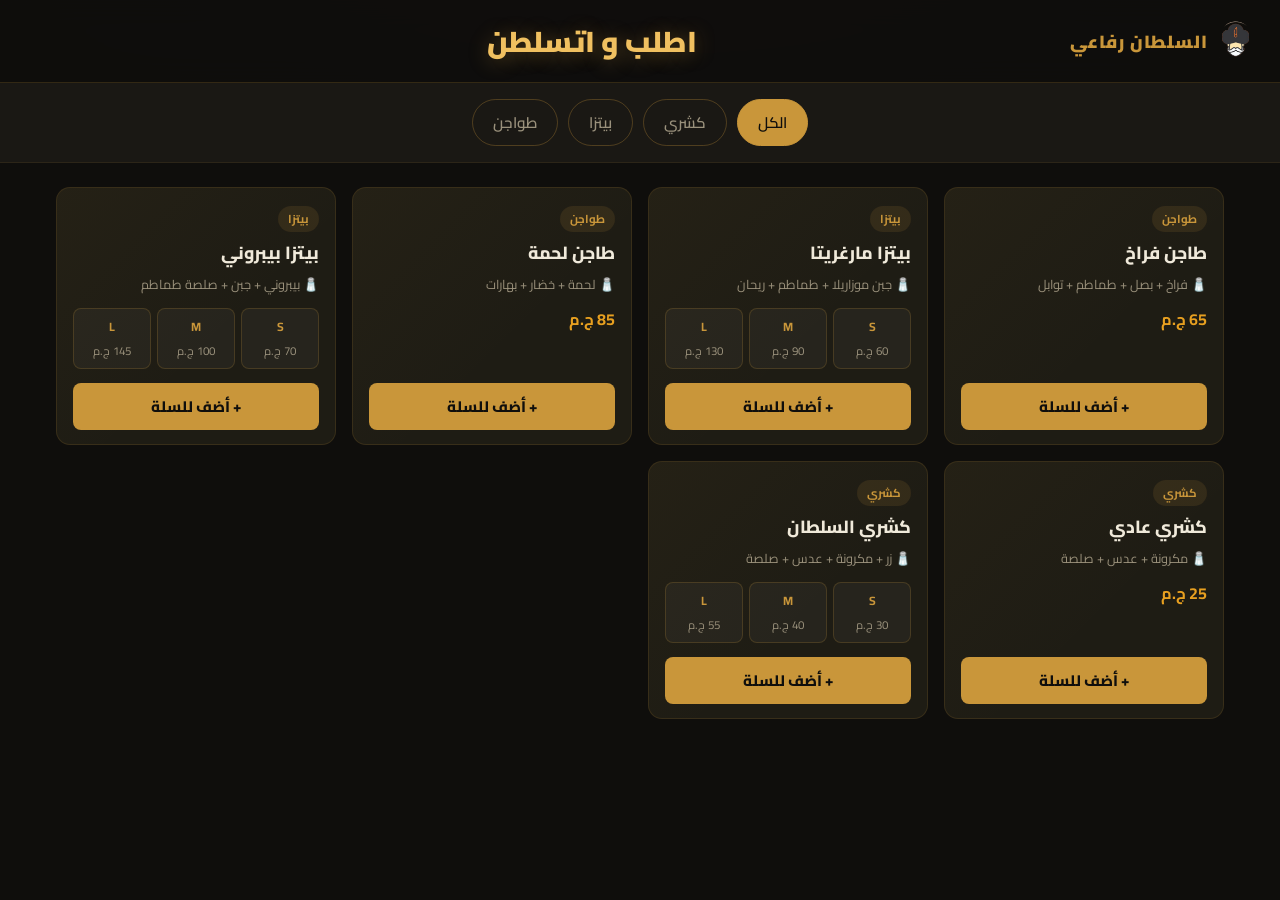
==== ord/ord.html @ ed78fc22 "first commit" ====
<!DOCTYPE html>
<html lang="ar" dir="rtl">
<head>
    <meta charset="UTF-8">
    <meta name="viewport" content="width=device-width, initial-scale=1.0">
    <title>أطلب | Order</title>
    <meta name="description" content="موقع مطعم السلطان رفاعي العالمي">
    <link rel="stylesheet" href="ord.css">
    <link rel="icon" href="../img/logo.png" type="image/png">
    <meta name="keywords" content="Egyptian restaurant, Koshary, Oriental pizza, Traditional food, Cairo restaurant, Ain Shams, كشري, بيتزا, مطعم, عين شمس">
    <link rel="preconnect" href="https://fonts.googleapis.com">
<link rel="preconnect" href="https://fonts.gstatic.com" crossorigin>
<link href="https://fonts.googleapis.com/css2?family=Akronim&family=Alkalami&family=Amiri+Quran&family=Amiri:ital,wght@0,400;0,700;1,400;1,700&family=Architects+Daughter&family=Aref+Ruqaa+Ink:wght@400;700&family=Aref+Ruqaa:wght@400;700&family=Badeen+Display&family=Baskervville:ital,wght@0,400..700;1,400..700&family=Bodoni+Moda+SC:ital,opsz,wght@0,6..96,400..900;1,6..96,400..900&family=Bytesized&family=Cairo+Play:wght@200..1000&family=Cairo:wght@200..1000&family=Cascadia+Mono:ital,wght@0,200..700;1,200..700&family=Changa:wght@200..800&family=Coral+Pixels&family=Corinthia:wght@400;700&family=Creepster&family=Danfo&family=Edu+AU+VIC+WA+NT+Dots:wght@400..700&family=Fascinate+Inline&family=Fruktur:ital@0;1&family=Fustat:wght@200..800&family=Handjet:wght,ELSH@100..900,2&family=Jersey+25+Charted&family=Kanit:ital,wght@0,100;0,200;0,300;0,400;0,500;0,600;0,700;0,800;0,900;1,100;1,200;1,300;1,400;1,500;1,600;1,700;1,800;1,900&family=Kavivanar&family=LINE+Seed+JP&family=Lalezar&family=Lateef:wght@200;300;400;500;600;700;800&family=Libertinus+Keyboard&family=Libre+Barcode+39+Extended&family=Mada:wght@200..900&family=Marhey:wght@300..700&family=Mirza:wght@400;500;600;700&family=Moirai+One&family=Nabla&family=Noto+Serif+Khitan+Small+Script&family=Oi&family=Oswald:wght@200..700&family=Palette+Mosaic&family=Playwrite+CU+Guides&family=Playwrite+NZ+Basic+Guides&family=Playwrite+NZ+Basic:wght@100..400&family=Qahiri&family=Rakkas&family=Reem+Kufi+Fun:wght@400..700&family=Reem+Kufi+Ink&family=Reem+Kufi:wght@400..700&family=Roboto:ital,wght@0,100..900;1,100..900&family=Rubik+80s+Fade&family=Rubik+Broken+Fax&family=Rubik+Moonrocks&family=Rubik+Wet+Paint&family=Rubik:ital,wght@0,300..900;1,300..900&family=Ruge+Boogie&family=Ruwudu:wght@400;500;600;700&family=SN+Pro:ital,wght@0,200..900;1,200..900&family=Scheherazade+New:wght@400;500;600;700&family=Stalinist+One&family=Tajawal:wght@200;300;400;500;700;800;900&family=Trade+Winds&family=Train+One&family=Vibes&family=Zilla+Slab+Highlight:wght@400;700&display=swap" rel="stylesheet">
</head>
<body>

  <!-- HEADER -->
  <header class="site-header">
    <div class="logo">
        <img src="../img/logo.png" alt="logo" class="logo-icon" />
      <span class="logo-text">السلطان رفاعي</span>
    </div>
    <h1 class="site-title">اطلب و اتسلطن</h1>
    <div class="header-spacer"></div>
  </header>

  <!-- CATEGORIES -->
  <nav class="categories-nav" id="categoriesNav"></nav>

  <!-- PRODUCTS GRID -->
  <main class="products-section">
    <div class="products-grid" id="productsGrid"></div>
  </main>

  <!-- FLOATING CART BUTTON -->
  <div class="cart-float" id="cartFloat" style="display:none;" onclick="openCart()">
    <span class="cart-float-icon">⨀</span>
    <span class="cart-float-label">خلاص خلصت</span>
    <span class="cart-float-count" id="cartCount">0</span>
  </div>

  <!-- CART MODAL -->
  <div class="modal-overlay" id="cartModal" style="display:none;">
    <div class="modal-box">
      <button class="modal-close" onclick="closeCart()">✕</button>
      <h2 class="modal-title">طلبك</h2>

      <div class="cart-items" id="cartItems"></div>

      <div class="form-section">
        <input class="form-input" type="text" id="clientName" placeholder="اسمك" />
        <input class="form-input" type="text" id="clientAddress" placeholder="عنوانك" />
        <div class="payment-row">
          <span class="payment-label">طريقة الدفع:</span>
          <label class="pay-opt"><input type="radio" name="payment" value="نقدي" checked /> نقدي</label>
          <label class="pay-opt"><input type="radio" name="payment" value="فيزا" /> فيزا</label>
          <label class="pay-opt"><input type="radio" name="payment" value="محفظة إلكترونية" /> محفظة إلكترونية</label>
        </div>
      </div>

      <button class="confirm-btn" onclick="confirmOrder()">اكمل</button>
    </div>
  </div>

  <script src="ord.js"></script>
</body>
</html>
---- ord/ord.css ----
/* ===== VARIABLES ===== */
:root {
  --gold:      #c9963a;
  --gold-light:#f0c060;
  --dark:      #0f0e0c;
  --dark2:     #1a1814;
  --dark3:     #252218;
  --card-bg:   #1e1c14;
  --text:      #f0eadb;
  --text-muted:#9a917c;
  --accent:    #e8a020;
  --red:       #d64040;
  --radius:    14px;
  --shadow:    0 8px 32px rgba(0,0,0,0.5);
}

/* ===== RESET ===== */
*, *::before, *::after { box-sizing: border-box; margin: 0; padding: 0; }
html { scroll-behavior: smooth; }
body {
  font-family: 'Cairo', 'Tajawal', sans-serif;
  background: var(--dark);
  color: var(--text);
  min-height: 100vh;
  direction: rtl;
  background-image:
    radial-gradient(ellipse 80% 40% at 50% -10%, rgba(201,150,58,0.12) 0%, transparent 70%);
}

/* ===== HEADER ===== */
.site-header {
  position: sticky;
  top: 0;
  z-index: 100;
  display: flex;
  align-items: center;
  justify-content: space-between;
  padding: 14px 24px;
  background: rgba(15,14,12,0.92);
  backdrop-filter: blur(14px);
  border-bottom: 1px solid rgba(201,150,58,0.2);
}

.logo {
  display: flex;
  align-items: center;
  gap: 8px;
}
.logo-icon { 
    font-size: 1.7rem;
    width: 40px;
    height: 40px;
}
.logo-text {
  font-size: 1.1rem;
  font-weight: 900;
  color: var(--gold);
  letter-spacing: 1px;
}

.site-title {
  font-size: clamp(1.2rem, 4vw, 1.8rem);
  font-weight: 900;
  color: var(--gold-light);
  text-shadow: 0 2px 20px rgba(201,150,58,0.4);
  text-align: center;
}

.header-spacer { width: 90px; }

/* ===== CATEGORIES ===== */
.categories-nav {
  display: flex;
  flex-wrap: wrap;
  gap: 10px;
  padding: 16px 20px;
  justify-content: center;
  background: var(--dark2);
  border-bottom: 1px solid rgba(201,150,58,0.1);
  position: sticky;
  top: 65px;
  z-index: 90;
}

.cat-btn {
  padding: 8px 20px;
  border-radius: 999px;
  border: 1.5px solid rgba(201,150,58,0.3);
  background: transparent;
  color: var(--text-muted);
  font-family: 'Cairo', sans-serif;
  font-size: 0.95rem;
  font-weight: 600;
  cursor: pointer;
  transition: all 0.22s ease;
}
.cat-btn:hover {
  border-color: var(--gold);
  color: var(--gold);
}
.cat-btn.active {
  background: var(--gold);
  border-color: var(--gold);
  color: var(--dark);
}

/* ===== PRODUCTS GRID ===== */
.products-section {
  padding: 24px 16px 100px;
  max-width: 1200px;
  margin: 0 auto;
}

.products-grid {
  display: grid;
  grid-template-columns: 1fr;
  gap: 16px;
}

@media (min-width: 600px) {
  .products-grid { grid-template-columns: repeat(2, 1fr); }
}
@media (min-width: 900px) {
  .products-grid { grid-template-columns: repeat(3, 1fr); }
}
@media (min-width: 1200px) {
  .products-grid { grid-template-columns: repeat(4, 1fr); }
}

/* ===== PRODUCT CARD ===== */
.product-card {
  background: var(--card-bg);
  border: 1px solid rgba(201,150,58,0.15);
  border-radius: var(--radius);
  padding: 18px 16px 14px;
  display: flex;
  flex-direction: column;
  gap: 10px;
  transition: transform 0.2s, box-shadow 0.2s, border-color 0.2s;
  position: relative;
  overflow: hidden;
}
.product-card::before {
  content: '';
  position: absolute;
  inset: 0;
  background: linear-gradient(135deg, rgba(201,150,58,0.04) 0%, transparent 60%);
  pointer-events: none;
}
.product-card:hover {
  transform: translateY(-3px);
  box-shadow: 0 12px 40px rgba(0,0,0,0.5), 0 0 0 1px rgba(201,150,58,0.3);
  border-color: rgba(201,150,58,0.4);
}

.product-category-tag {
  font-size: 0.72rem;
  color: var(--gold);
  background: rgba(201,150,58,0.12);
  border-radius: 999px;
  padding: 2px 10px;
  width: fit-content;
  font-weight: 700;
}

.product-name {
  font-size: 1.1rem;
  font-weight: 800;
  color: var(--text);
  line-height: 1.3;
}

.product-mkon {
  font-size: 0.8rem;
  color: var(--text-muted);
  line-height: 1.5;
}

/* sizes row: S right, M center, L left */
.sizes-row {
  display: flex;
  flex-direction: row-reverse; /* RTL: S on right visually = first in LTR order reversed */
  gap: 6px;
  margin: 4px 0;
}
/* Actually we want S on right side of screen = last in rtl flex, so let's use normal row */
.sizes-row {
  display: flex;
  flex-direction: row;
  justify-content: flex-end; /* push to right */
  gap: 6px;
}

.size-chip {
  flex: 1;
  display: flex;
  flex-direction: column;
  align-items: center;
  gap: 2px;
  background: rgba(255,255,255,0.04);
  border: 1.5px solid rgba(201,150,58,0.2);
  border-radius: 8px;
  padding: 6px 4px;
  cursor: pointer;
  transition: all 0.18s;
  min-width: 0;
}
.size-chip:hover, .size-chip.selected {
  background: rgba(201,150,58,0.15);
  border-color: var(--gold);
}
.size-chip.selected { box-shadow: 0 0 0 2px var(--gold); }
.size-label { font-size: 0.75rem; font-weight: 700; color: var(--gold); }
.size-price { font-size: 0.72rem; color: var(--text-muted); white-space: nowrap; }

.single-price {
  font-size: 1rem;
  font-weight: 700;
  color: var(--accent);
}

.add-btn {
  margin-top: auto;
  padding: 9px 0;
  background: var(--gold);
  color: var(--dark);
  border: none;
  border-radius: 8px;
  font-family: 'Cairo', sans-serif;
  font-size: 0.95rem;
  font-weight: 800;
  cursor: pointer;
  transition: background 0.18s, transform 0.1s;
}
.add-btn:hover { background: var(--gold-light); }
.add-btn:active { transform: scale(0.97); }

/* ===== CART FLOAT ===== */
.cart-float {
  position: fixed;
  bottom: 24px;
  left: 50%;
  transform: translateX(-50%);
  z-index: 200;
  display: flex;
  align-items: center;
  gap: 10px;
  background: var(--gold);
  color: var(--dark);
  padding: 13px 28px;
  border-radius: 999px;
  font-family: 'Cairo', sans-serif;
  font-weight: 800;
  font-size: 1rem;
  cursor: pointer;
  box-shadow: 0 8px 32px rgba(201,150,58,0.45);
  animation: floatIn 0.35s cubic-bezier(.17,.89,.32,1.28);
  transition: background 0.18s, transform 0.15s;
}
.cart-float:hover {
  background: var(--gold-light);
  transform: translateX(-50%) scale(1.04);
}
@keyframes floatIn {
  from { opacity:0; transform: translateX(-50%) translateY(30px) scale(0.85); }
  to   { opacity:1; transform: translateX(-50%) translateY(0)   scale(1);    }
}

.cart-float-icon { font-size: 1.2rem; }
.cart-float-count {
  background: var(--dark);
  color: var(--gold);
  border-radius: 999px;
  width: 22px; height: 22px;
  display: flex; align-items: center; justify-content: center;
  font-size: 0.8rem;
  font-weight: 900;
}

/* ===== MODAL ===== */
.modal-overlay {
  position: fixed;
  inset: 0;
  z-index: 300;
  background: rgba(0,0,0,0.75);
  backdrop-filter: blur(6px);
  display: flex;
  align-items: flex-end;
  justify-content: center;
  padding: 16px;
  animation: fadeOverlay 0.2s ease;
}
@keyframes fadeOverlay {
  from { opacity: 0; }
  to   { opacity: 1; }
}

.modal-box {
  background: var(--dark2);
  border: 1px solid rgba(201,150,58,0.25);
  border-radius: 20px 20px 16px 16px;
  width: 100%;
  max-width: 540px;
  max-height: 88vh;
  overflow-y: auto;
  padding: 24px 20px 20px;
  display: flex;
  flex-direction: column;
  gap: 16px;
  animation: slideUp 0.3s cubic-bezier(.17,.89,.32,1.1);
  position: relative;
}
@keyframes slideUp {
  from { transform: translateY(60px); opacity: 0; }
  to   { transform: translateY(0);    opacity: 1; }
}

.modal-close {
  position: absolute;
  top: 16px;
  left: 16px;
  background: rgba(255,255,255,0.07);
  border: none;
  color: var(--text);
  width: 32px; height: 32px;
  border-radius: 50%;
  font-size: 0.95rem;
  cursor: pointer;
  display: flex; align-items: center; justify-content: center;
  transition: background 0.15s;
}
.modal-close:hover { background: rgba(255,255,255,0.14); }

.modal-title {
  font-size: 1.3rem;
  font-weight: 900;
  color: var(--gold);
  text-align: center;
}

/* ===== CART ITEMS ===== */
.cart-items { display: flex; flex-direction: column; gap: 10px; }

.cart-item {
  background: var(--dark3);
  border: 1px solid rgba(201,150,58,0.12);
  border-radius: 10px;
  padding: 12px 14px;
  display: flex;
  flex-direction: column;
  gap: 8px;
}
.cart-item-header {
  display: flex;
  align-items: center;
  justify-content: space-between;
}
.cart-item-name { font-weight: 800; font-size: 0.95rem; }
.cart-item-remove {
  background: none;
  border: none;
  color: var(--red);
  cursor: pointer;
  font-size: 1rem;
  padding: 2px 6px;
  border-radius: 6px;
  transition: background 0.15s;
}
.cart-item-remove:hover { background: rgba(214,64,64,0.12); }

.cart-item-cat { font-size: 0.75rem; color: var(--text-muted); }

/* size selector inside cart */
.cart-size-row {
  display: flex;
  gap: 6px;
  flex-wrap: wrap;
}
.cart-size-btn {
  padding: 5px 12px;
  border-radius: 7px;
  border: 1.5px solid rgba(201,150,58,0.25);
  background: transparent;
  color: var(--text-muted);
  font-family: 'Cairo', sans-serif;
  font-size: 0.82rem;
  font-weight: 700;
  cursor: pointer;
  transition: all 0.15s;
  direction: rtl;
}
.cart-size-btn:hover { border-color: var(--gold); color: var(--gold); }
.cart-size-btn.sel {
  background: var(--gold);
  border-color: var(--gold);
  color: var(--dark);
}

.cart-item-price {
  font-size: 0.92rem;
  font-weight: 700;
  color: var(--accent);
  text-align: left;
}

.cart-empty {
  text-align: center;
  color: var(--text-muted);
  padding: 20px 0;
  font-size: 0.95rem;
}

/* ===== FORM ===== */
.form-section { display: flex; flex-direction: column; gap: 10px; }

.form-input {
  width: 100%;
  padding: 11px 14px;
  background: var(--dark3);
  border: 1.5px solid rgba(201,150,58,0.2);
  border-radius: 10px;
  color: var(--text);
  font-family: 'Cairo', sans-serif;
  font-size: 0.95rem;
  outline: none;
  transition: border-color 0.18s;
  direction: rtl;
}
.form-input:focus { border-color: var(--gold); }
.form-input::placeholder { color: var(--text-muted); }

.payment-row {
  display: flex;
  align-items: center;
  gap: 14px;
  flex-wrap: wrap;
}
.payment-label { font-size: 0.88rem; color: var(--text-muted); font-weight: 600; }
.pay-opt {
  display: flex;
  align-items: center;
  gap: 5px;
  font-size: 0.88rem;
  cursor: pointer;
  color: var(--text);
}
.pay-opt input[type="radio"] { accent-color: var(--gold); }

/* ===== CONFIRM BTN ===== */
.confirm-btn {
  width: 100%;
  padding: 13px 0;
  background: linear-gradient(135deg, var(--gold) 0%, var(--gold-light) 100%);
  color: var(--dark);
  border: none;
  border-radius: 12px;
  font-family: 'Cairo', sans-serif;
  font-size: 1.05rem;
  font-weight: 900;
  cursor: pointer;
  transition: opacity 0.18s, transform 0.1s;
  box-shadow: 0 4px 20px rgba(201,150,58,0.35);
}
.confirm-btn:hover { opacity: 0.9; }
.confirm-btn:active { transform: scale(0.98); }

/* ===== SCROLLBAR ===== */
::-webkit-scrollbar { width: 6px; }
::-webkit-scrollbar-track { background: var(--dark2); }
::-webkit-scrollbar-thumb { background: rgba(201,150,58,0.3); border-radius: 3px; }
::-webkit-scrollbar-thumb:hover { background: var(--gold); }

/* size chip order for S right, M middle, L left */
/* We render them S, M, L in the array and use flex-direction: row with justify-content start
   so S appears rightmost in RTL layout */
.sizes-row {
  display: flex;
  flex-direction: row;
  gap: 6px;
}
/* In RTL, first element is on the right. We want S on right, M middle, L left.
   So order in DOM: S, M, L → naturally S=right M=middle L=left in RTL ✓ */
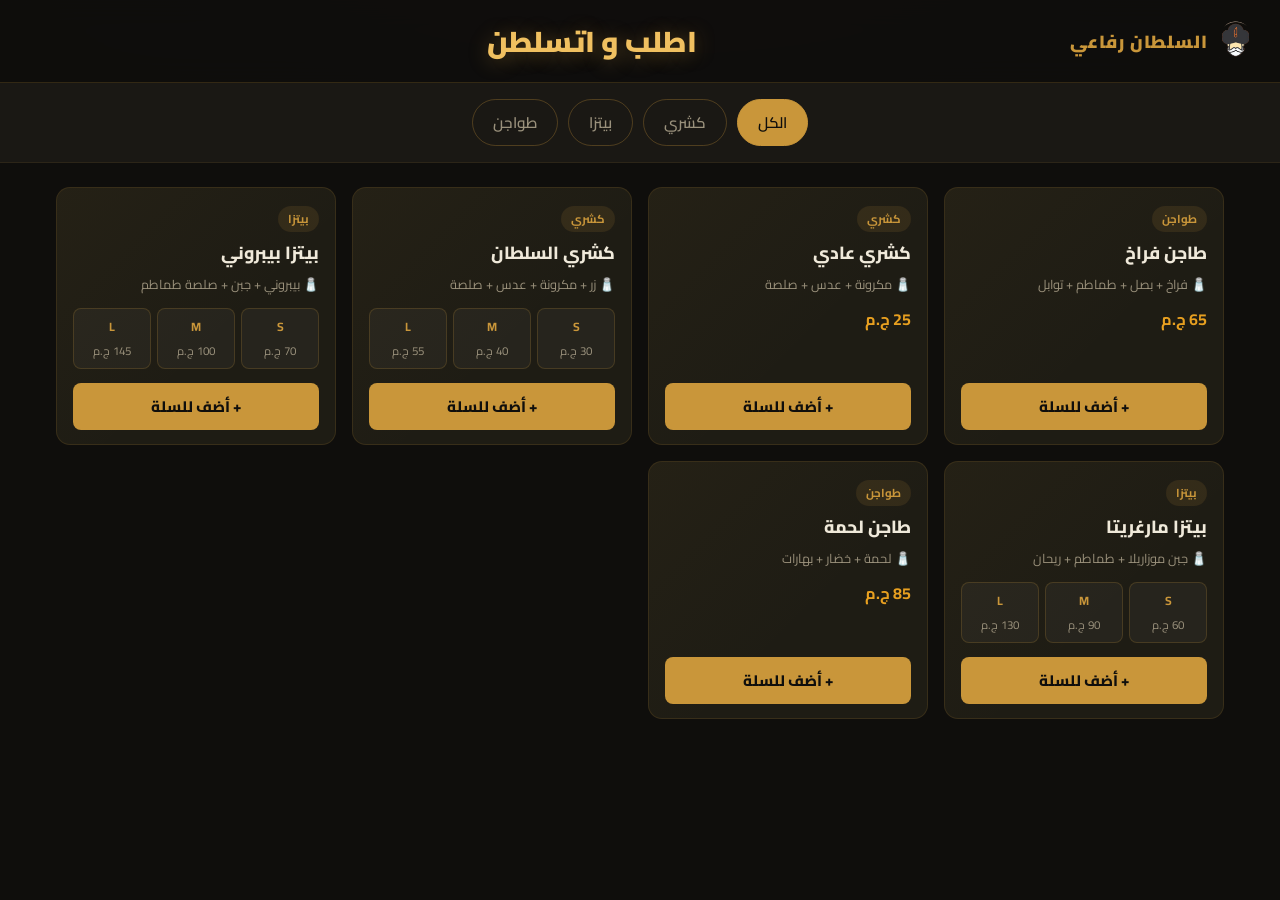
==== commit 82b5603c: "first commit" ====
--- a/ord/ord.html
+++ b/ord/ord.html
@@ -14,7 +14,7 @@
 </head>
 <body>
 
-  <!-- HEADER -->
+
   <header class="site-header">
     <div class="logo">
         <img src="../img/logo.png" alt="logo" class="logo-icon" />
@@ -24,22 +24,22 @@
     <div class="header-spacer"></div>
   </header>
 
-  <!-- CATEGORIES -->
+
   <nav class="categories-nav" id="categoriesNav"></nav>
 
-  <!-- PRODUCTS GRID -->
+
   <main class="products-section">
     <div class="products-grid" id="productsGrid"></div>
   </main>
 
-  <!-- FLOATING CART BUTTON -->
+
   <div class="cart-float" id="cartFloat" style="display:none;" onclick="openCart()">
     <span class="cart-float-icon">⨀</span>
     <span class="cart-float-label">خلاص خلصت</span>
     <span class="cart-float-count" id="cartCount">0</span>
   </div>
 
-  <!-- CART MODAL -->
+
   <div class="modal-overlay" id="cartModal" style="display:none;">
     <div class="modal-box">
       <button class="modal-close" onclick="closeCart()">✕</button>
--- a/ord/ord.css
+++ b/ord/ord.css
@@ -1,4 +1,3 @@
-/* ===== VARIABLES ===== */
 :root {
   --gold:      #c9963a;
   --gold-light:#f0c060;
@@ -14,7 +13,7 @@
   --shadow:    0 8px 32px rgba(0,0,0,0.5);
 }
 
-/* ===== RESET ===== */
+
 *, *::before, *::after { box-sizing: border-box; margin: 0; padding: 0; }
 html { scroll-behavior: smooth; }
 body {
@@ -27,7 +26,7 @@
     radial-gradient(ellipse 80% 40% at 50% -10%, rgba(201,150,58,0.12) 0%, transparent 70%);
 }
 
-/* ===== HEADER ===== */
+
 .site-header {
   position: sticky;
   top: 0;
@@ -68,7 +67,7 @@
 
 .header-spacer { width: 90px; }
 
-/* ===== CATEGORIES ===== */
+
 .categories-nav {
   display: flex;
   flex-wrap: wrap;
@@ -104,7 +103,7 @@
   color: var(--dark);
 }
 
-/* ===== PRODUCTS GRID ===== */
+
 .products-section {
   padding: 24px 16px 100px;
   max-width: 1200px;
@@ -127,7 +126,7 @@
   .products-grid { grid-template-columns: repeat(4, 1fr); }
 }
 
-/* ===== PRODUCT CARD ===== */
+
 .product-card {
   background: var(--card-bg);
   border: 1px solid rgba(201,150,58,0.15);
@@ -176,18 +175,18 @@
   line-height: 1.5;
 }
 
-/* sizes row: S right, M center, L left */
+
 .sizes-row {
   display: flex;
-  flex-direction: row-reverse; /* RTL: S on right visually = first in LTR order reversed */
+  flex-direction: row-reverse; 
   gap: 6px;
   margin: 4px 0;
 }
-/* Actually we want S on right side of screen = last in rtl flex, so let's use normal row */
+
 .sizes-row {
   display: flex;
   flex-direction: row;
-  justify-content: flex-end; /* push to right */
+  justify-content: flex-end; 
   gap: 6px;
 }
 
@@ -235,7 +234,7 @@
 .add-btn:hover { background: var(--gold-light); }
 .add-btn:active { transform: scale(0.97); }
 
-/* ===== CART FLOAT ===== */
+
 .cart-float {
   position: fixed;
   bottom: 24px;
@@ -338,7 +337,7 @@
   text-align: center;
 }
 
-/* ===== CART ITEMS ===== */
+
 .cart-items { display: flex; flex-direction: column; gap: 10px; }
 
 .cart-item {
@@ -370,7 +369,7 @@
 
 .cart-item-cat { font-size: 0.75rem; color: var(--text-muted); }
 
-/* size selector inside cart */
+
 .cart-size-row {
   display: flex;
   gap: 6px;
@@ -410,7 +409,7 @@
   font-size: 0.95rem;
 }
 
-/* ===== FORM ===== */
+
 .form-section { display: flex; flex-direction: column; gap: 10px; }
 
 .form-input {
@@ -446,7 +445,7 @@
 }
 .pay-opt input[type="radio"] { accent-color: var(--gold); }
 
-/* ===== CONFIRM BTN ===== */
+
 .confirm-btn {
   width: 100%;
   padding: 13px 0;
@@ -464,19 +463,15 @@
 .confirm-btn:hover { opacity: 0.9; }
 .confirm-btn:active { transform: scale(0.98); }
 
-/* ===== SCROLLBAR ===== */
+
 ::-webkit-scrollbar { width: 6px; }
 ::-webkit-scrollbar-track { background: var(--dark2); }
 ::-webkit-scrollbar-thumb { background: rgba(201,150,58,0.3); border-radius: 3px; }
 ::-webkit-scrollbar-thumb:hover { background: var(--gold); }
 
-/* size chip order for S right, M middle, L left */
-/* We render them S, M, L in the array and use flex-direction: row with justify-content start
-   so S appears rightmost in RTL layout */
+
 .sizes-row {
   display: flex;
   flex-direction: row;
   gap: 6px;
 }
-/* In RTL, first element is on the right. We want S on right, M middle, L left.
-   So order in DOM: S, M, L → naturally S=right M=middle L=left in RTL ✓ */
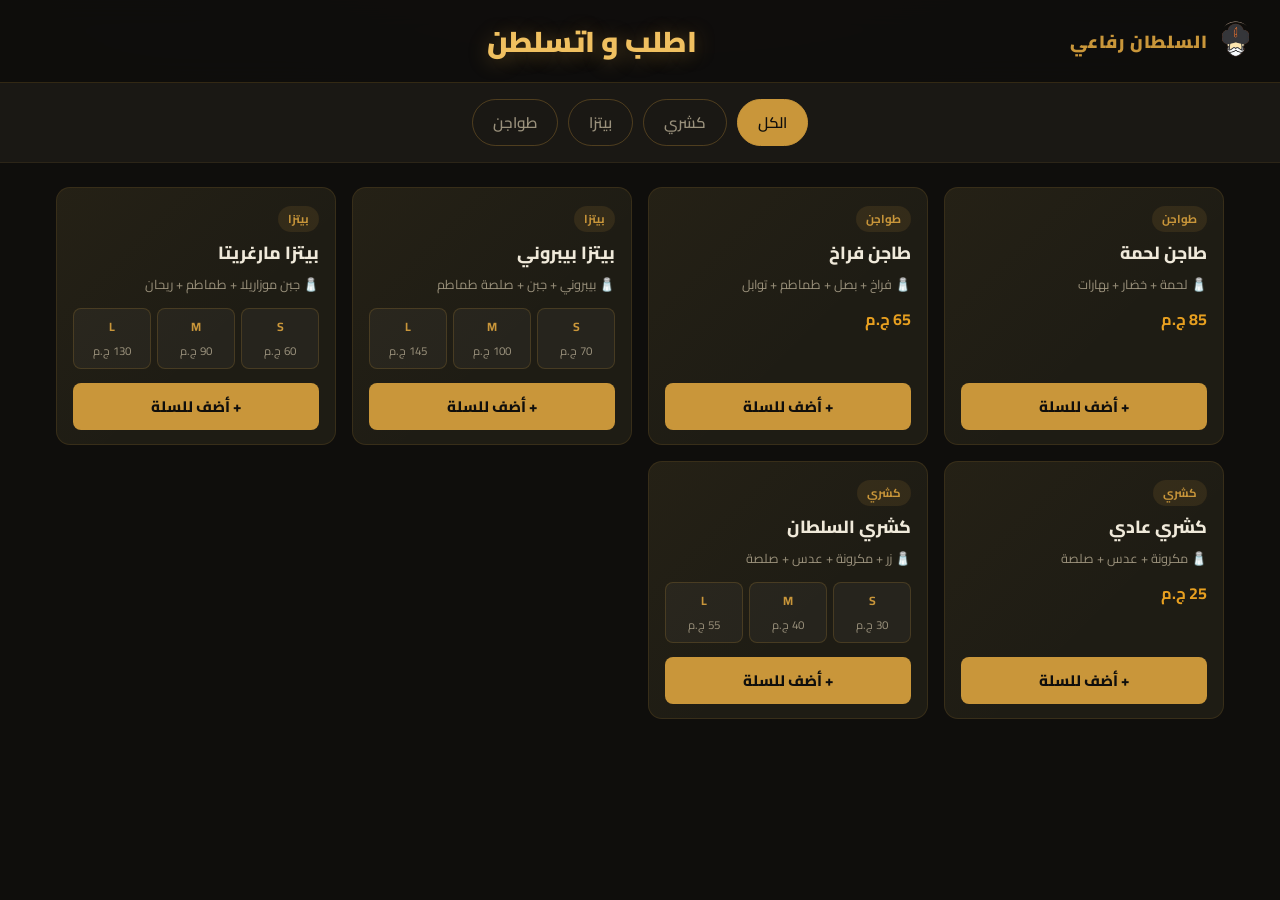
==== commit a6a86aa9: "Update viewport meta tag for better scaling" ====
--- a/ord/ord.html
+++ b/ord/ord.html
@@ -2,7 +2,7 @@
 <html lang="ar" dir="rtl">
 <head>
     <meta charset="UTF-8">
-    <meta name="viewport" content="width=device-width, initial-scale=1.0">
+    <meta name="viewport" content="width=device-width, initial-scale=1.0, maximum-scale=1.0, user-scalable=no">
     <title>أطلب | Order</title>
     <meta name="description" content="موقع مطعم السلطان رفاعي العالمي">
     <link rel="stylesheet" href="ord.css">
@@ -64,4 +64,4 @@
 
   <script src="ord.js"></script>
 </body>
-</html>+</html>
